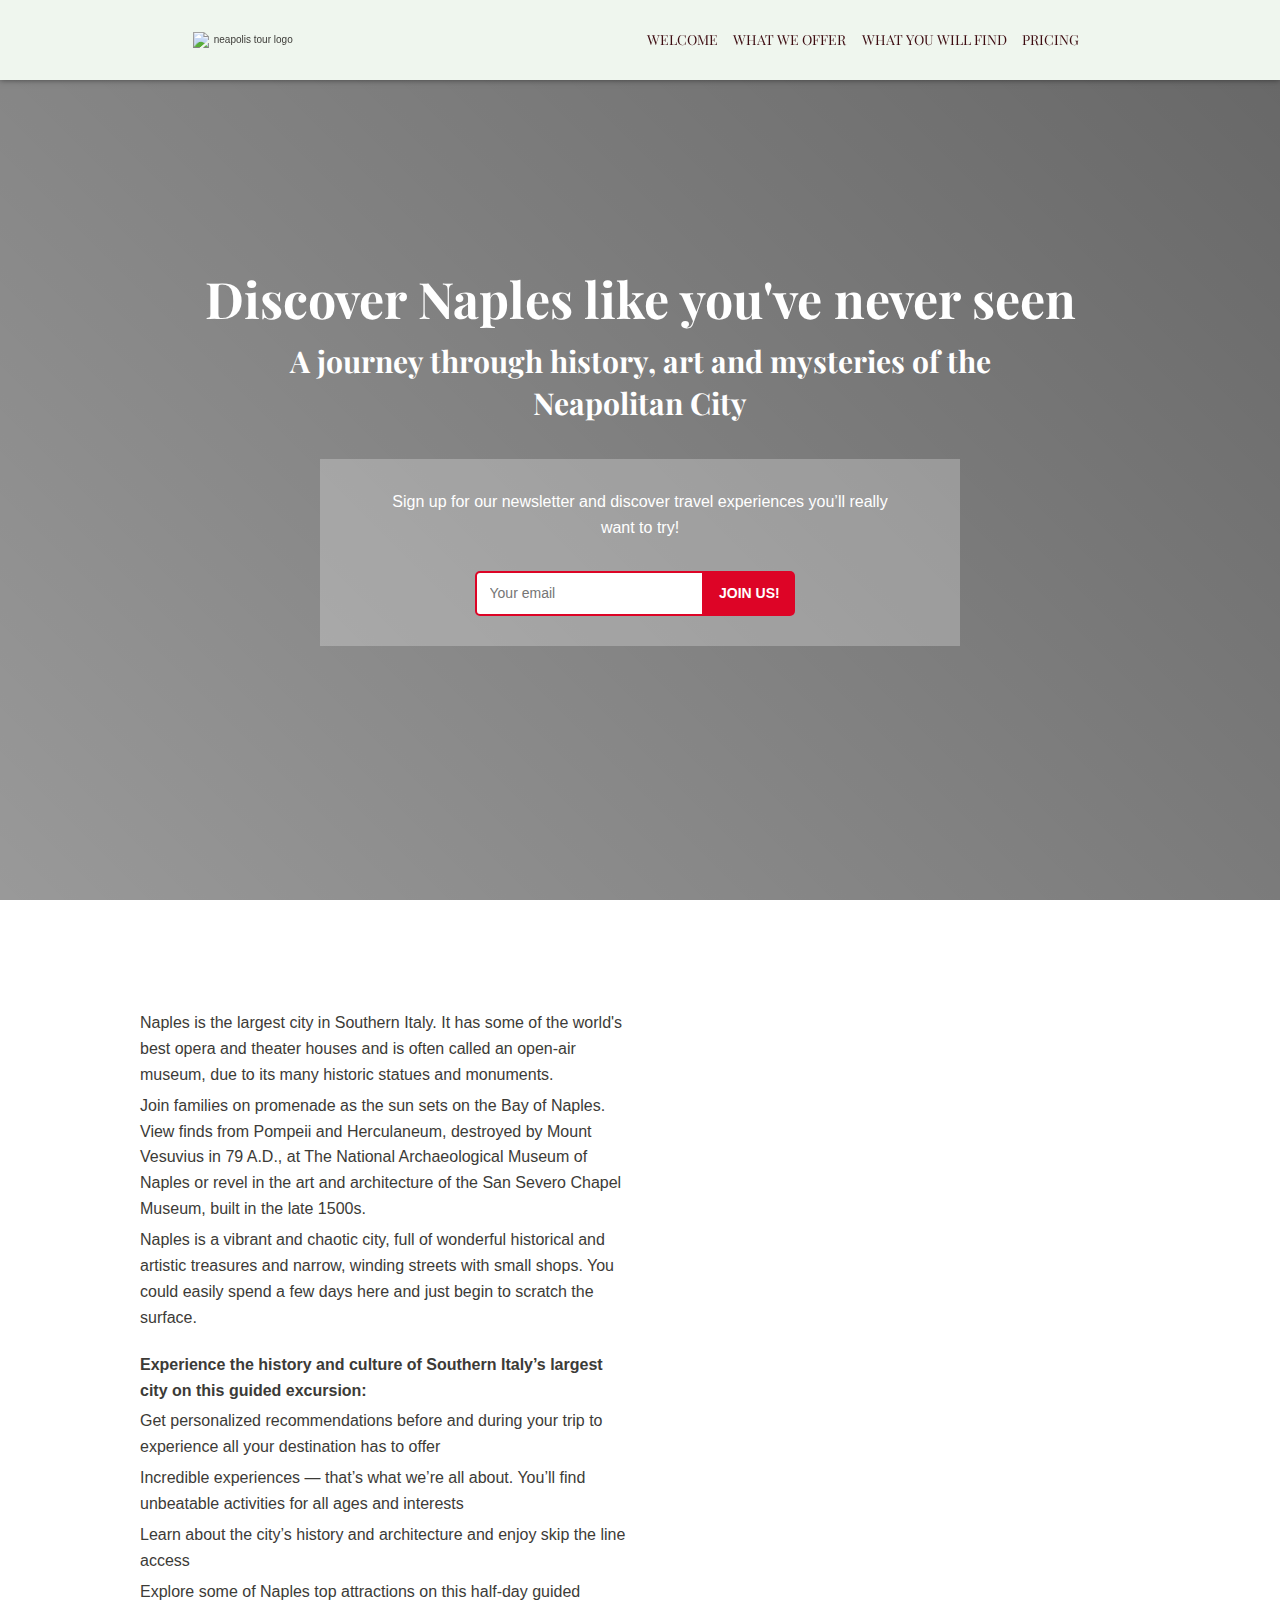
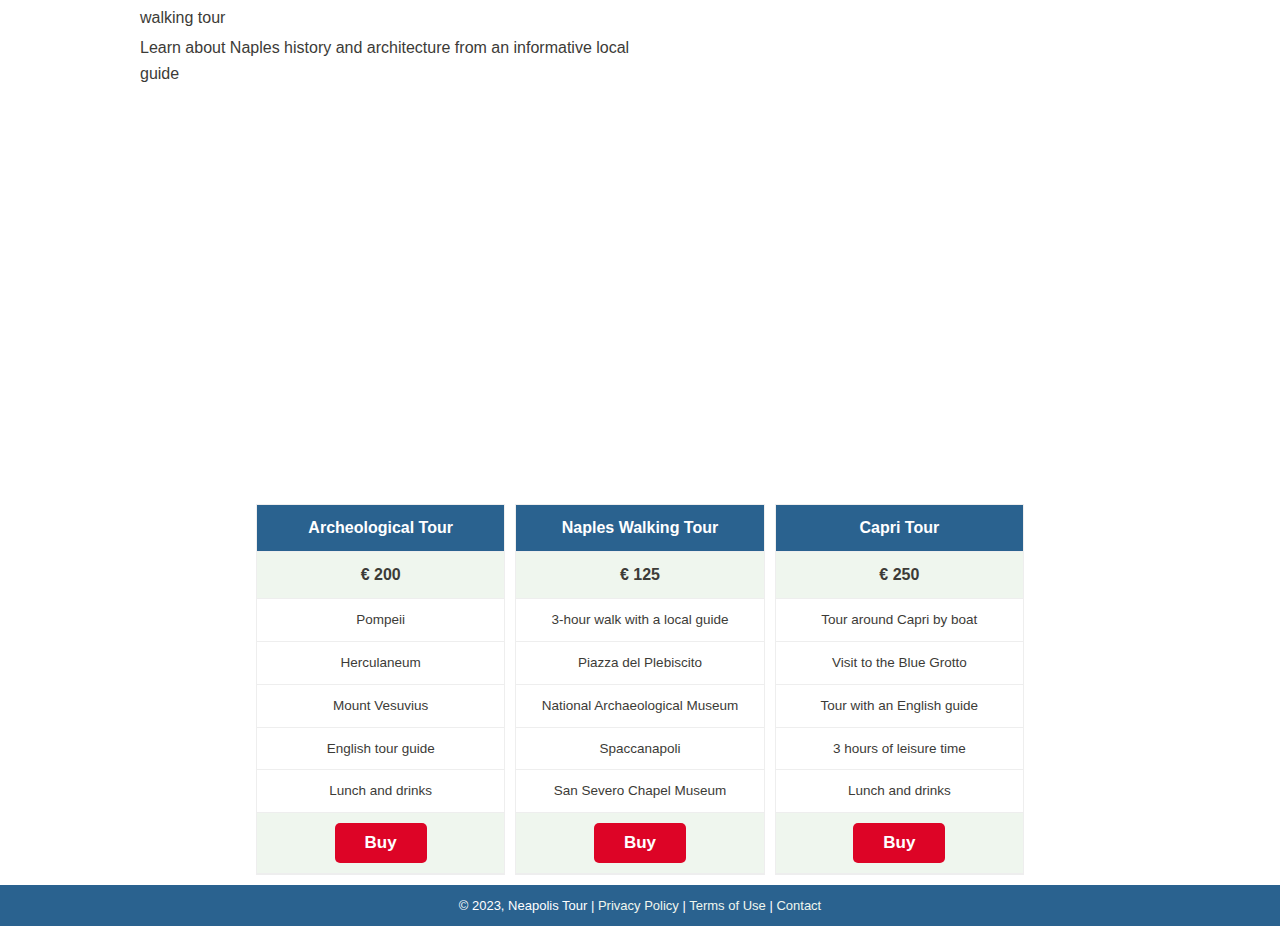
==== index.html @ ddecc94c "Initial commit" ====
<!DOCTYPE html>
<html lang="en">
<head>
  <meta charset="UTF-8">
  <meta http-equiv="X-UA-Compatible" content="IE=edge">
  <meta name="viewport" content="width=device-width, initial-scale=1.0">
  <title>Document</title>
  <link rel="stylesheet" href="style.css">
</head>

<body>
    <div id="page-wrapper">

        <!-- HEADER -->
    <header id="header">
            
            <div class="logo">
                <img id="header-img" src="https://drive.google.com/uc?export=view&id=1GjLM4liN3Uib7E0s4MxEk4ag8FkYETso" alt="neapolis tour logo" loading="lazy">		
            </div>

            <nav id="nav-bar" role="navigation">

                    <ul class="nav-list">
                        <li><a class="nav-link" href="#hero">Welcome</a></li>
                        <li><a class="nav-link" href="#services">What we offer</a></li>
                        <li><a class="nav-link" href="#how-it-works">What you will find</a></li>
                        <li><a class="nav-link" href="#pricing">Pricing</a></li>
                    </ul>					
            </nav>
    </header>

    <section class="hero overlay" id="hero">
        <div class="hero-inner">
            <h1 class="hero-text">Discover Naples like you've never seen</h1>
            <h2> A journey through history, art and mysteries of the Neapolitan City</h2>
            <div class="form-wrap">
                <p>Sign up for our newsletter and discover travel experiences you’ll really want to try!</p>
                <!-- NEWSLETTER FORM -->
                <form action="https://www.freecodecamp.com/email-submit" id="form">
                        <input type="email" id="email" name="email" placeholder="Your email" required>
                        <input type="submit" id="submit" value="Join us!" class="btn">
                </form>
            </div>
        </div>

        <!-- SERVICES -->
    </section>
    <div class="container">

    <section id="services">
        <div class="row">
            <div class="col1">
            <p>Naples is the largest city in Southern Italy. It has some of the world's best opera and theater houses and is often called an open-air museum, due to its many historic statues and monuments.</p>
            <p> Join families on promenade as the sun sets on the Bay of Naples. View finds from Pompeii and Herculaneum, destroyed by Mount Vesuvius in 79 A.D., at The National Archaeological Museum of Naples or revel in the art and architecture of the San Severo Chapel Museum, built in the late 1500s.</p>
            <p>Naples is a vibrant and chaotic city, full of wonderful historical and artistic treasures and narrow, winding streets with small shops. You could easily spend a few days here and just begin to scratch the surface. </p><br />

            <h4>Experience the history and culture of Southern Italy’s largest city on this guided excursion:</h4>
            <p>Get personalized recommendations before and during your trip to experience all your destination has to offer</p>
    <p>Incredible experiences — that’s what we’re all about. You’ll find unbeatable activities for all ages and interests</p>
    <p>Learn about the city’s history and architecture and enjoy skip the line access</p>
            <p>Explore some of Naples top attractions on this half-day guided walking tour</p>
<p>Learn about Naples history and architecture from an informative local guide</p>
            </div>
            <div class="col1">
            <img src="https://images.unsplash.com/photo-1564863974814-6a7bdc156046?ixlib=rb-1.2.1&auto=format&fit=crop&w=676&q=80" alt="">
            </div>

        </div>
    </section>
<!-- HOW IT WORKS -->
    <section id="how-it-works">
        <div class="video">
            <iframe id="video" width="560" height="315" src="https://www.youtube.com/embed/LvMAgComcOE?controls=0" frameborder="0" allow="accelerometer; autoplay; encrypted-media; gyroscope; picture-in-picture" allowfullscreen></iframe>
        </div>
    </section>
<!-- PRICING -->
    <section id="pricing">

        <div class="flex-container">
          <div class="flex-item">
            <ul class="package">
              <li class="header">Archeological Tour</li>
              <li class="gray">€ 200</li>
              <li>Pompeii</li>
              <li>Herculaneum</li>
              <li>Mount Vesuvius</li>
              <li>English tour guide</li>
              <li>Lunch and drinks</li>
              <li class="gray">
                <button>Buy</button>
              </li>
            </ul>
          </div>
          <div class="flex-item">
            <ul class="package">
              <li class="header">Naples Walking Tour</li>
              <li class="gray">€ 125</li>
              <li>3-hour walk with a local guide</li>
              <li>Piazza del Plebiscito</li>
              <li>National Archaeological Museum</li>
              <li>Spaccanapoli</li>
              <li>San Severo Chapel Museum</li>
              <li class="gray">
                <button>Buy</button>
              </li>
            </ul>
          </div>
          <div class="flex-item">
           <ul class="package">
              <li class="header">Capri Tour</li>
              <li class="gray">€ 250</li>
              <li>Tour around Capri by boat</li>
              <li>Visit to the Blue Grotto</li>
              <li>Tour with an English guide</li>
              <li>3 hours of leisure time</li>
              <li>Lunch and drinks</li>
              <li class="gray">
                <button>Buy</button>
              </li>
            </ul>
          </div>
        </div>

    </section>
    </div>
        <!-- FOOTER -->
    <footer>
        <p>&copy; 2023, Neapolis Tour | <a href="#" rel="nofollow">Privacy Policy</a> | <a href="#" rel="nofollow">Terms of Use</a> | <a href="#">Contact</a></p>
    </footer>
</div>
</body>
</html>
---- style.css ----
@import url('https://fonts.googleapis.com/css2?family=Playfair+Display:wght@400;600;700&display=swap');

* {
  margin: 0;
  padding:0;
  box-sizing: border-box;
  font-size: 10px;
}
body {
	font-family: 'Montserrat', sans-serif;
	font-size: 1.6rem;
	line-height: 1.618;
	width: 100%;
	height: 100%;
	margin: 0;
	padding: 0;
  color: rgb(60, 59, 55);
}
#page-wrapper {
	position: relative;
}
/*******/
/*      HEADER       */
/*******/

#header {
	display: flex;
  flex-direction: row;
  flex-wrap: wrap;
	align-items: center;
	justify-content: space-around;
	min-height: 80px;
  width: 100%;
  padding: 1.2rem;
	position: fixed;
	top: 0;
	background: rgba(239, 246, 238, 1);
	box-shadow: 0px 0px 6px 0px rgba(0, 0, 0, 0.5);
}

.logo > img {
  width: 100%;
  height: 100%;
  max-width: 300px;
  display: flex;
  justify-content: center;
  align-items: center;
  text-align: center;
  margin-left: 1rem;
}

.nav-list {
  width: 35vw;
	display: flex;
  flex-direction: row;
  justify-content: space-around;
  list-style-type: none;
  align-items: center;
  margin: 1rem;
}

.nav-list a {
  font-family: 'Playfair Display', serif;
  font-size: 1.4rem;
  text-transform: uppercase;
  color: rgba(61, 12, 17, 1);
	text-decoration: none;
}

.nav-list a:hover, a:visited {
  color: rgba(240, 45, 58, 1);
}


/***********/
/* Main Container        */
/***********/

.container {
	max-width: 1000px;
	width: 100vw;
	margin: 0 auto;
}

.hero {
	width: 100vw;
	height: 100vh;
	display: flex;
	justify-content: center;
	align-items: center;
	text-align: center;
	background: linear-gradient(45deg, rgba(0,0,0,.4), rgba(0,0,0,.6)), url('https://unsplash.com/photos/X4Y755WM_ug/download?ixid=MnwxMjA3fDB8MXxhbGx8fHx8fHx8fHwxNjUxNDg0NzY5&force=true&w=1920');
	background-position: center;
	background-size: cover;
	background-repeat: no-repeat;
	background-attachment: fixed;
}

.hero h1,
.hero h2 {
	font-family: 'Playfair Display', serif;
	font-size: 5rem;
	font-weight: bold;	
	color: white;
}
.hero h1 {
  margin-top: 4rem;
}
.hero h2 {
  margin: auto;
  text-align: center;
  line-height: 1.4;
	font-size: 3rem;
  width: 60vw;
}

/*******
* Newsletter form
********/
.form-wrap {
  width: 50vw;
  height: 100%;
  margin: 3.5rem auto;
  display: flex;
  flex-direction: column;
  justify-content: center;
  align-items: center;
  padding: 1rem;
  color: white;
  background-color: rgba(255, 255, 255, .25)
}
.form-wrap p {
  font-size: 1.6rem;
  line-height: 1.6;
  width: 40vw;
	margin: 2rem;
}
#form {
	margin: 1rem 2rem 2rem 1rem;
	display: flex;
	align-items: flex-start;
  width: 25vw;
}
.form-wrap input[type="email"] {
	width: 75vw;
	margin: 0;
	border: 2px solid rgba(221, 4, 38, 1);
  font-family: 'Montserrat', sans-serif;
  color: #333;
  font-size: 1.4rem;
	padding: 1.25rem;
  border-radius: 5px 0 0 5px;
}
.form-wrap input[type="submit"] {
margin: 0;
color: #fff;
background: rgba(221, 4, 38, 1);
font-family: 'Montserrat', sans-serif;
font-size: 1.4rem;
font-weight: bold;
text-transform: uppercase;
padding: 1.25rem;
text-align: center;
width: 25vw;
cursor: pointer;
border: 2px solid transparent;
border-radius: 0 5px 5px 0;
}
/*****
*** Section
*****/
section p, h4 {
  margin-bottom: .5rem;
  font-size: 1.6rem;
}
#services, #how-it-works, #pricing {
	padding-top: 3rem;
	display: flex;
	flex-direction: column;
	justify-content: center;
	align-items: center;
}

.row {
	display: flex;
	flex-wrap: wrap;
}

.col1 {
	flex: 0 0 49%;
	max-width: 49%;
}

.col1 img {
	max-width: 100%;
	width: 100%;
	height: auto;
	margin-left: 2rem;
}
.col1 p:first-of-type {
	margin-top: 8rem;
}

#how-it-works div {
	padding: 1.6rem;
}
#how-it-works iframe {
  max-width: 100%;
}

/****
Offer boxes 
*****/

.flex-container {
  display: flex;
  width: 60vw;
  align-items: center;
  margin: 0 auto;
}

.flex-item {
    width: 50vw;
}
.flex-item:not(:last-child) {
  margin-right: 1rem;
}

.package {
  font-size: 1.4rem;
  border: 1px solid #eee;
  list-style-type: none;
  margin: 0;
  padding: 0;
}

.package .header {
  background-color: rgba(42, 98, 143, 1);
  color: #fff;
  font-size: 1.6rem;
  font-weight: bold;
}

.package li {
  background-color: #fff;
  border-bottom: 1px solid #eee;
  padding: 1rem;
  text-align: center;
  font-size: 1.35rem
}

.package .gray {
  background-color: rgba(239, 246, 238, 1);
  font-size: 1.6rem;
  font-weight: bold;
}

button {
  background-color: rgba(221, 4, 38, 1);
  border: none;
  border-radius: 5px;
  color: #fff;
  cursor: pointer;
  padding: 1rem 3rem;
  font-size: 1.7rem;
  font-weight: bold;
}

button:hover {
  background-color: rgba(221, 4, 38, .85);
}

/****
** FOOTER
*****/
footer {
  width: 100%;
  background-color: rgba(42, 98, 143, 1);
  color: #fff;
}
footer p, a {
  font-size: 1.3rem;
}
footer p {
  text-align: center;
  padding: 1rem;
  margin-top: 1rem;
  margin-bottom: 0;
}
footer a:link {
  text-decoration: none;
  color: rgba(239, 246, 238, 1);
}
footer a:hover,
footer a:visited {
  text-decoration: none;
  color: rgba(239, 246, 238, .85);
}

/*****
Media Queries 
*****/

@media screen and (max-width: 768px) {
  #header {
    padding: 1rem;
  }

.logo > img {
  margin: 0 auto;
}
  .nav-list {
    flex-direction: column;
  }
 
  .nav-list li { 
    padding-bottom: .5rem;   
  }
   .nav-list a {
    font-size: 1.3rem;
  }

.hero h1 {
	font-size: 3rem;
   padding: 1rem;
}

.hero h2 {
	font-size: 2rem;
  padding: 1rem;
  line-height: 1.5;
}

  .form-wrap {
    width: 60vw;
    background: none;
  }

 .form-wrap p, #form {
    width: 60vw;
  }
.form-wrap input[type="email"] {
   width: 45vw; 
  }

.form-wrap input[type="submit"] {
  width: 20vw;
  font-size: 1.1rem;
  padding: 1.35rem 1.5rem 1.45rem 1.35rem;
}
  .row {
  	flex-direction: column;
  }
  .col1 {
  	flex: 0 0 49%;
  	max-width: 70vw;
    margin-left: auto;
    margin-right: auto;
  }

  .col1 p:first-of-type, .flex-container, .video {
	margin-top: 15rem;
}
  .col1 img {
  	margin-left: 0;
  }

  .flex-container {
  width: 80vw;
  flex-wrap: wrap;
  }
  .flex-item {
    width: 80vw;
}
  .flex-item:not(:last-child) {
  margin-bottom: 1.3rem;
}

  .package li {
    font-size: 1.3rem;
  }

  footer p, a {
  font-size: 1.2rem;
  }

}
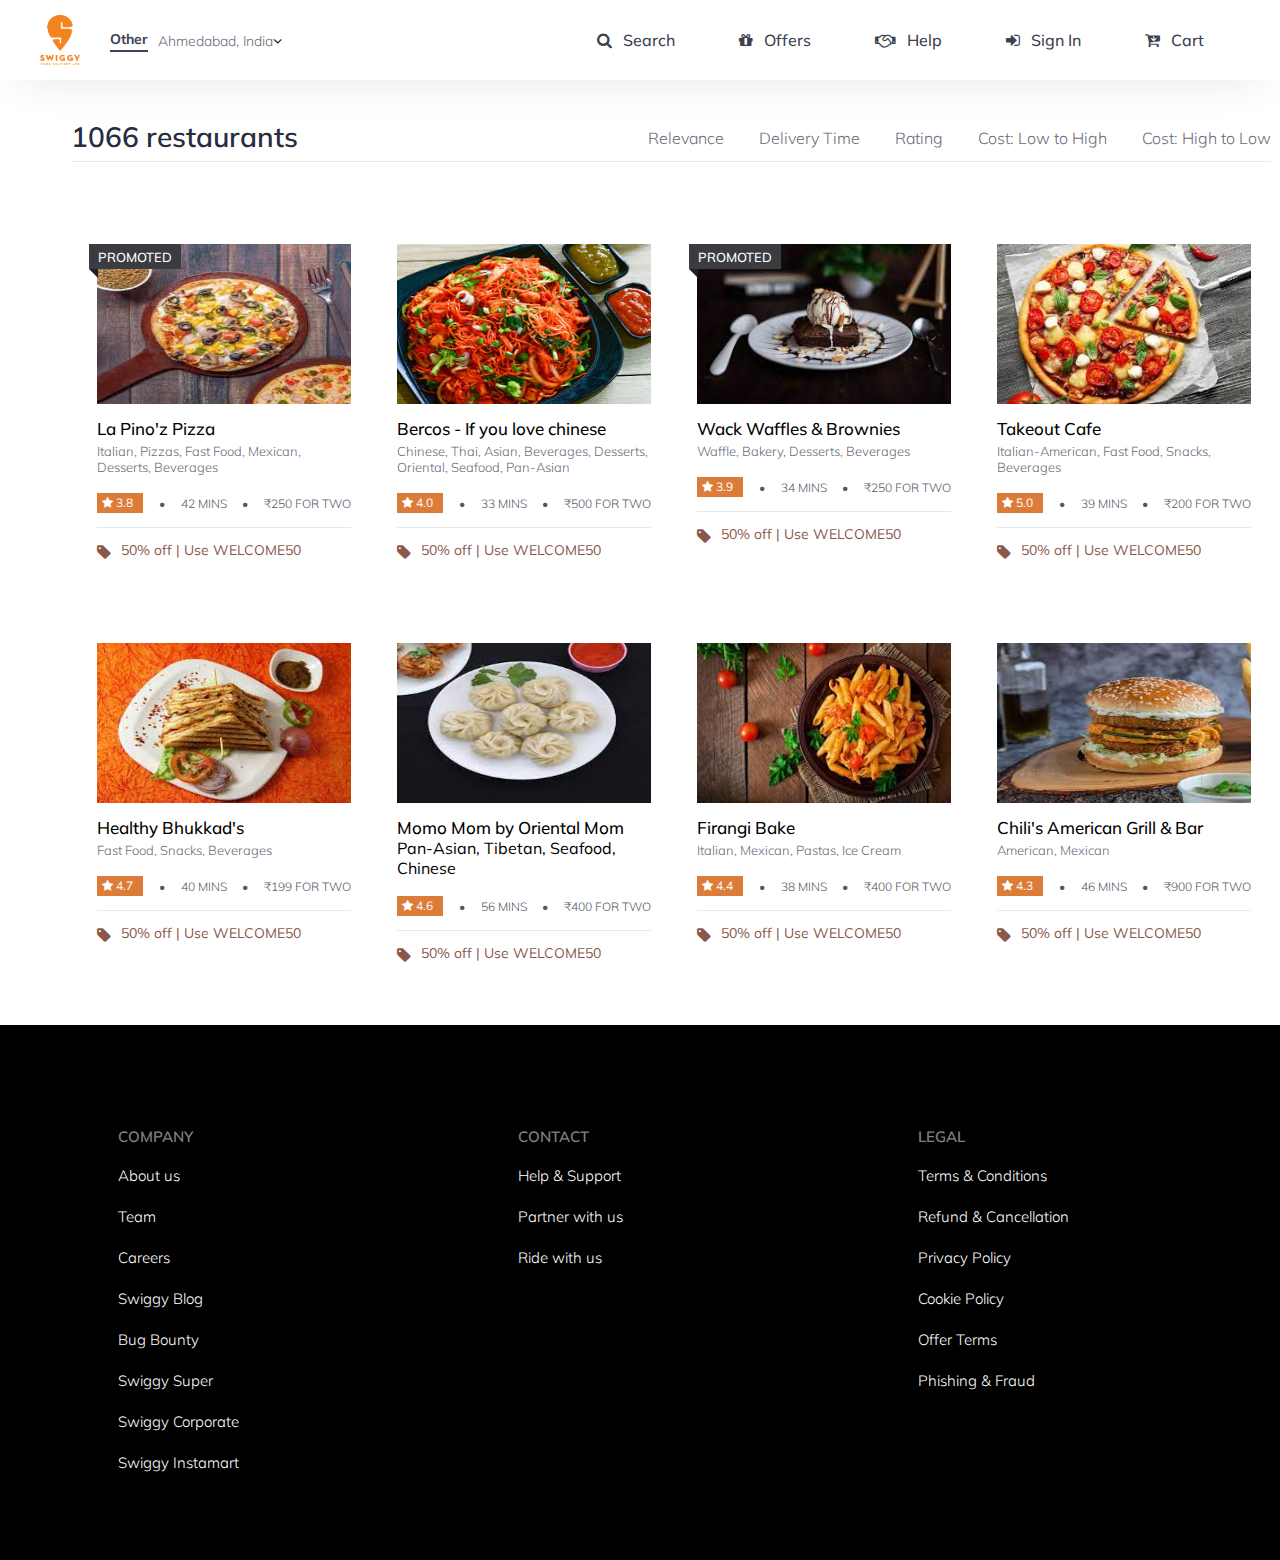
==== commit b357b0e3: "Landing Page" ====
--- a/index.html
+++ b/index.html
@@ -1,132 +1,451 @@
 <!DOCTYPE html>
 <html lang="en">
 <head>
-  <meta charset="UTF-8">
-  <meta http-equiv="X-UA-Compatible" content="IE=edge">
-  <meta name="viewport" content="width=device-width, initial-scale=1.0">
-  <title>Document</title>
-  <link rel="stylesheet" href="style.css">
+    <meta charset="UTF-8">
+    <meta http-equiv="X-UA-Compatible" content="IE=edge">
+    <meta name="viewport" content="width=device-width, initial-scale=1.0">
+    <title>Swiggy</title>
+    <link rel="stylesheet" href="https://cdnjs.cloudflare.com/ajax/libs/font-awesome/4.7.0/css/font-awesome.min.css">
+    <link rel="stylesheet" href="style.css">
 </head>
-
 <body>
-    <div id="page-wrapper">
-
-        <!-- HEADER -->
-    <header id="header">
-            
-            <div class="logo">
-                <img id="header-img" src="https://drive.google.com/uc?export=view&id=1GjLM4liN3Uib7E0s4MxEk4ag8FkYETso" alt="neapolis tour logo" loading="lazy">		
+    <div class="container">
+        <header class="navbar">
+            <div class="global-nav">
+                <div class="nav">
+                    <div class="left">
+                        <a href="#home" class = "logo">
+                            <!-- <i class="fas fa-map-marker-alt" style="margin:auto; margin-bottom: 20px;"></i> -->
+                            <img src="swiggy.png" class = "logo" alt="swiggy">
+                        </a>
+
+                        <div class="location-div">
+                            <span class="other">Other</span>
+                            <span class="location">Ahmedabad, India</span>
+                            <span class = "arrow-down"><i class = "fa fa-angle-down"></i>
+                            </span>
+                        </div>
+                    </div>
+
+                    <div class="right">
+                        <ul class="items">
+                            <li>
+                                <div class="nav-item">
+                                    <a href="">
+                                        <i class="fa fa-search"></i>
+                                        <span>Search</span>
+                                    </a>
+                                </div>
+                            </li>
+
+                            <li>
+                                <div class="nav-item">
+                                    <a href="">
+                                        <i class = "fa fa-gift"></i>
+                                        <span>Offers</span></a>
+                                </div>
+                            </li>
+
+                            <li>
+                                <div class="nav-item">
+                                    <a href="">
+                                        <i class="fa fa-handshake-o"></i>
+                                        <span>Help</span></a>
+                                </div>
+                            </li>
+
+                            <li>
+                                <div class="nav-item">
+                                    <a href="">
+                                        <i class="fa fa-sign-in"></i>
+                                        <span>Sign In</span></a>
+                                </div>
+                            </li>
+
+                            <li>
+                                <div class="nav-item"><a href="">
+                                    <i class="fa fa-cart-arrow-down"></i>
+                                    <span>Cart</span></a>
+                                </div>
+                            </li>
+                        </ul>
+                    </div>
+                </div>
             </div>
-
-            <nav id="nav-bar" role="navigation">
-
-                    <ul class="nav-list">
-                        <li><a class="nav-link" href="#hero">Welcome</a></li>
-                        <li><a class="nav-link" href="#services">What we offer</a></li>
-                        <li><a class="nav-link" href="#how-it-works">What you will find</a></li>
-                        <li><a class="nav-link" href="#pricing">Pricing</a></li>
-                    </ul>					
-            </nav>
-    </header>
-
-    <section class="hero overlay" id="hero">
-        <div class="hero-inner">
-            <h1 class="hero-text">Discover Naples like you've never seen</h1>
-            <h2> A journey through history, art and mysteries of the Neapolitan City</h2>
-            <div class="form-wrap">
-                <p>Sign up for our newsletter and discover travel experiences you’ll really want to try!</p>
-                <!-- NEWSLETTER FORM -->
-                <form action="https://www.freecodecamp.com/email-submit" id="form">
-                        <input type="email" id="email" name="email" placeholder="Your email" required>
-                        <input type="submit" id="submit" value="Join us!" class="btn">
-                </form>
+        </header>
+
+        <!-- Content Section -->
+        <main class="main-container">
+            <section class="restaurants">
+                <div class="container">
+                    <div class="item-bar">
+                        <div class="number">
+                            1066 restaurants
+                        </div>
+                        <div class="filters">
+                            <div class="relevance">Relevance</div>
+                            <div class="delivery">
+                                Delivery Time
+                            </div>
+                            <div class="rating">Rating</div>
+                            <div class="cost-1h">Cost: Low to High</div>
+                            <div class="cost-h1">Cost: High to Low</div>
+                        </div>
+                    </div>
+
+                    <div class="restaurant-list">
+                        <div class="place">
+                            <a href="" class = "place-link">
+                                <div class="list-item">
+                                    <div class="item-content">
+                                        <div class="top-img">
+                                            <img src="img/La.jpg" alt="" width="254" height="160">
+                                        </div>
+
+                                        <div class="status" style="background: rgb(58, 60, 65); color: rgb(255, 255, 255); border-color: rgb(30, 32, 35) transparent;">
+                                            <div class="status-title">Promoted</div>
+                                        </div>
+
+                                        <div class="place-name-div">
+                                            <div class="name">La Pino'z Pizza</div>
+                                            <div class="food-items" title = "Italian, Pizzas, Fast Food, Mexican, Desserts, Beverages">
+                                                Italian, Pizzas, Fast Food, Mexican, Desserts, Beverages
+                                            </div>
+                                        </div>
+
+                                        <div class="info-div">
+                                            <div class="rating">
+                                                <span class = "fa fa-star checked">
+                                                    <span>3.8</span>
+                                                </span>
+                                            </div>
+                                            <div>•</div>
+                                            <div>42 MINS</div>
+                                            <div>•</div>
+                                            <div class="price">₹250 FOR TWO</div>
+                                        </div>
+
+                                        <div class="offer-div">
+                                            <span class="icon-offer-filled"><i class = "fa fa-tag"></i></span>
+                                            <span class="offer-text">50% off | Use WELCOME50</span>
+                                        </div>
+                                    </div>
+
+                                    <div class="quick-view"><span role = "button" aria-label="open" class = "View-btn">QUICK VIEW</span></div>
+                                </div>
+                            </a>
+                        </div>
+
+                        <div class="place">
+                            <a href="" class = "place-link">
+                                <div class="list-item">
+                                    <div class="item-content">
+                                        <div class="top-img">
+                                            <img src="img/Chinese.jpg" alt="" width="254" height="160">
+                                        </div>
+                                        
+                                        <div class="place-name-div">
+                                            <div class="name">Bercos - If you love chinese</div>
+                                            <div class="food-items" title = "Chinese, Thai, Asian, Beverages, Desserts, Oriental, Seafood, Pan-Asian">
+                                                Chinese, Thai, Asian, Beverages, Desserts, Oriental, Seafood, Pan-Asian
+                                            </div>
+                                        </div>
+
+                                        <div class="info-div">
+                                            <div class="rating">
+                                                <span class = "fa fa-star checked">
+                                                    <span>4.0</span>
+                                                </span>
+                                            </div>
+                                            <div>•</div>
+                                            <div>33 MINS</div>
+                                            <div>•</div>
+                                            <div class="price">₹500 FOR TWO</div>
+                                        </div>
+
+                                        <div class="offer-div">
+                                            <span class="icon-offer-filled"><i class = "fa fa-tag"></i></span>
+                                            <span class="offer-text">50% off | Use WELCOME50</span>
+                                        </div>
+                                    </div>
+
+                                    <div class="quick-view"><span role = "button" aria-label="open" class = "View-btn">QUICK VIEW</span></div>
+                                </div>
+                            </a>
+                        </div>
+
+                        <div class="place">
+                            <a href="" class = "place-link">
+                                <div class="list-item">
+                                    <div class="item-content">
+                                        <div class="top-img">
+                                            <img src="img/Brownie.jpg" alt="" width="254" height="160">
+                                        </div>
+
+                                        <div class="status" style="background: rgb(58, 60, 65); color: rgb(255, 255, 255); border-color: rgb(30, 32, 35) transparent;">
+                                            <div class="status-title">Promoted</div>
+                                        </div>
+
+                                        <div class="place-name-div">
+                                            <div class="name">Wack Waffles & Brownies</div>
+                                            <div class="food-items" title = "food-items"
+                                            title="Waffle, Bakery, Desserts, Beverages">Waffle, Bakery, Desserts, Beverages
+                                            </div>
+                                        </div>
+
+                                        <div class="info-div">
+                                            <div class="rating">
+                                                <span class = "fa fa-star checked">
+                                                    <span>3.9</span>
+                                                </span>
+                                            </div>
+                                            <div>•</div>
+                                            <div>34 MINS</div>
+                                            <div>•</div>
+                                            <div class="price">₹250 FOR TWO</div>
+                                        </div>
+
+                                        <div class="offer-div">
+                                            <span class="icon-offer-filled"><i class = "fa fa-tag"></i></span>
+                                            <span class="offer-text">50% off | Use WELCOME50</span>
+                                        </div>
+                                    </div>
+
+                                    <div class="quick-view"><span role = "button" aria-label="open" class = "View-btn">QUICK VIEW</span></div>
+                                </div>
+                            </a>
+                        </div>
+
+                        <div class="place">
+                            <a href="" class = "place-link">
+                                <div class="list-item">
+                                    <div class="item-content">
+                                        <div class="top-img">
+                                            <img src="img/Italian.jpg" alt="" width="254" height="160">
+                                        </div>
+
+                                        <div class="place-name-div">
+                                            <div class="name">Takeout Cafe</div>
+                                            <div class="food-items" title = "Italian-American, Fast Food, Snacks, Beverages">Italian-American, Fast Food, Snacks, Beverages
+                                            </div>
+                                        </div>
+
+                                        <div class="info-div">
+                                            <div class="rating">
+                                                <span class = "fa fa-star checked">
+                                                    <span>5.0</span>
+                                                </span>
+                                            </div>
+                                            <div>•</div>
+                                            <div>39 MINS</div>
+                                            <div>•</div>
+                                            <div class="price">₹200 FOR TWO</div>
+                                        </div>
+
+                                        <div class="offer-div">
+                                            <span class="icon-offer-filled"><i class = "fa fa-tag"></i></span>
+                                            <span class="offer-text">50% off | Use WELCOME50</span>
+                                        </div>
+                                    </div>
+
+                                    <div class="quick-view"><span role = "button" aria-label="open" class = "View-btn">QUICK VIEW</span></div>
+                                </div>
+                            </a>
+                        </div>
+
+                        <div class="place">
+                            <a href="" class = "place-link">
+                                <div class="list-item">
+                                    <div class="item-content">
+                                        <div class="top-img">
+                                            <img src="img/Fast Food.jpg" alt="" width="254" height="160">
+                                        </div>
+
+                                        <div class="place-name-div">
+                                            <div class="name">Healthy Bhukkad's</div>
+                                            <div class="food-items" title = "Fast Food, Snacks, Beverages">Fast Food, Snacks, Beverages
+                                            </div>
+                                        </div>
+
+                                        <div class="info-div">
+                                            <div class="rating">
+                                                <span class = "fa fa-star checked">
+                                                    <span>4.7</span>
+                                                </span>
+                                            </div>
+                                            <div>•</div>
+                                            <div>40 MINS</div>
+                                            <div>•</div>
+                                            <div class="price">₹199  FOR TWO</div>
+                                        </div>
+
+                                        <div class="offer-div">
+                                            <span class="icon-offer-filled"><i class = "fa fa-tag"></i></span>
+                                            <span class="offer-text">50% off | Use WELCOME50</span>
+                                        </div>
+                                    </div>
+
+                                    <div class="quick-view"><span role = "button" aria-label="open" class = "View-btn">QUICK VIEW</span></div>
+                                </div>
+                            </a>
+                        </div>
+
+                        <div class="place">
+                            <a href="" class = "place-link">
+                                <div class="list-item">
+                                    <div class="item-content">
+                                        <div class="top-img">
+                                            <img src="img/Momo.jpg" alt="" width="254" height="160">
+                                        </div>
+
+                                        <div class="place-name-div">
+                                            <div class="name">Momo Mom by Oriental Mom</div>
+                                            <div class="food-itMomo Mom by Oriental Momems" title = "Pan-Asian, Tibetan, Seafood, Chinese">Pan-Asian, Tibetan, Seafood, Chinese
+                                            </div>
+                                        </div>
+
+                                        <div class="info-div">
+                                            <div class="rating">
+                                                <span class = "fa fa-star checked">
+                                                    <span>4.6</span>
+                                                </span>
+                                            </div>
+                                            <div>•</div>
+                                            <div>56 MINS</div>
+                                            <div>•</div>
+                                            <div class="price">₹400 FOR TWO</div>
+                                        </div>
+
+                                        <div class="offer-div">
+                                            <span class="icon-offer-filled"><i class = "fa fa-tag"></i></span>
+                                            <span class="offer-text">50% off | Use WELCOME50</span>
+                                        </div>
+                                    </div>
+
+                                    <div class="quick-view"><span role = "button" aria-label="open" class = "View-btn">QUICK VIEW</span></div>
+                                </div>
+                            </a>
+                        </div>
+
+                        <div class="place">
+                            <a href="" class = "place-link">
+                                <div class="list-item">
+                                    <div class="item-content">
+                                        <div class="top-img">
+                                            <img src="img/Italian2.jpg" alt="" width="254" height="160">
+                                        </div>
+
+                                        <div class="place-name-div">
+                                            <div class="name">Firangi Bake</div>
+                                            <div class="food-items" title = "Italian, Mexican, Pastas, Ice Cream">Italian, Mexican, Pastas, Ice Cream
+                                            </div>
+                                        </div>
+
+                                        <div class="info-div">
+                                            <div class="rating">
+                                                <span class = "fa fa-star checked">
+                                                    <span>4.4</span>
+                                                </span>
+                                            </div>
+                                            <div>•</div>
+                                            <div>38 MINS</div>
+                                            <div>•</div>
+                                            <div class="price">₹400 FOR TWO</div>
+                                        </div>
+
+                                        <div class="offer-div">
+                                            <span class="icon-offer-filled"><i class = "fa fa-tag"></i></span>
+                                            <span class="offer-text">50% off | Use WELCOME50</span>
+                                        </div>
+                                    </div>
+
+                                    <div class="quick-view"><span role = "button" aria-label="open" class = "View-btn">QUICK VIEW</span></div>
+                                </div>
+                            </a>
+                        </div>
+
+                        <div class="place">
+                            <a href="" class = "place-link">
+                                <div class="list-item">
+                                    <div class="item-content">
+                                        <div class="top-img">
+                                            <img src="img/American.jpg" alt="" width="254" height="160">
+                                        </div>
+
+                                        <div class="place-name-div">
+                                            <div class="name">Chili's American Grill & Bar</div>
+                                            <div class="food-items" title = "American, Mexican">American, Mexican
+                                            </div>
+                                        </div>
+
+                                        <div class="info-div">
+                                            <div class="rating">
+                                                <span class = "fa fa-star checked">
+                                                    <span>4.3</span>
+                                                </span>
+                                            </div>
+                                            <div>•</div>
+                                            <div>46 MINS</div>
+                                            <div>•</div>
+                                            <div class="price">₹900 FOR TWO</div>
+                                        </div>
+
+                                        <div class="offer-div">
+                                            <span class="icon-offer-filled">
+                                                <i class = "fa fa-tag"></i>
+                                            </span>
+                                            <span class="offer-text">50% off | Use WELCOME50</span>
+                                        </div>
+                                    </div>
+
+                                    <div class="quick-view"><span role = "button" aria-label="open" class = "View-btn">QUICK VIEW</span></div>
+                                </div>
+                            </a>
+                        </div>
+                    </div>
+                </div>
+            </section>
+        </main>
+
+        <!-- Footer Section -->
+        <footer class="footer">
+            <div class="footer-content">
+                <div class="points">
+                    COMPANY
+                    <ul class="footer-ul">
+                        <li class="footer-li"><a href="#">About us</a></li>
+                    <li class="footer-li"><a href="#">Team</a></li>
+                        <li class="footer-li"><a href="#">Careers</a></li>
+                        <li class="footer-li"><a href="#">Swiggy Blog</a></li>
+                        <li class="footer-li"><a href="#">Bug Bounty</a></li>
+                        <li class="footer-li"><a href="#">Swiggy Super</a></li>
+                        <li class="footer-li"><a href="#">Swiggy Corporate</a></li>
+                        <li class="footer-li"><a href="#">Swiggy Instamart</a></li>
+                    </ul>
+                </div>
+
+                <div class="points">
+                    CONTACT
+                    <ul class="footer-ul">
+                        <li class="footer-li"><a href="#">Help & Support</a></li>
+                        <li class="footer-li"><a href="#">Partner with us</a></li>
+                        <li class="footer-li"><a href="#">Ride with us</a></li>
+                    </ul>
+                </div>
+
+                <div class="points">
+                    LEGAL
+                    <ul class="footer-ul">
+                        <li class="footer-li"><a href="#">Terms & Conditions</a></li>
+                        <li class="footer-li"><a href="#">Refund & Cancellation</a></li>
+                        <li class="footer-li"><a href="#">Privacy Policy</a></li>
+                        <li class="footer-li"><a href="#">Cookie Policy</a></li>
+                        <li class="footer-li"><a href="#">Offer Terms</a></li>
+                        <li class="footer-li"><a href="#">Phishing & Fraud</a></li>
+                    </ul>
+                </div>
             </div>
-        </div>
-
-        <!-- SERVICES -->
-    </section>
-    <div class="container">
-
-    <section id="services">
-        <div class="row">
-            <div class="col1">
-            <p>Naples is the largest city in Southern Italy. It has some of the world's best opera and theater houses and is often called an open-air museum, due to its many historic statues and monuments.</p>
-            <p> Join families on promenade as the sun sets on the Bay of Naples. View finds from Pompeii and Herculaneum, destroyed by Mount Vesuvius in 79 A.D., at The National Archaeological Museum of Naples or revel in the art and architecture of the San Severo Chapel Museum, built in the late 1500s.</p>
-            <p>Naples is a vibrant and chaotic city, full of wonderful historical and artistic treasures and narrow, winding streets with small shops. You could easily spend a few days here and just begin to scratch the surface. </p><br />
-
-            <h4>Experience the history and culture of Southern Italy’s largest city on this guided excursion:</h4>
-            <p>Get personalized recommendations before and during your trip to experience all your destination has to offer</p>
-    <p>Incredible experiences — that’s what we’re all about. You’ll find unbeatable activities for all ages and interests</p>
-    <p>Learn about the city’s history and architecture and enjoy skip the line access</p>
-            <p>Explore some of Naples top attractions on this half-day guided walking tour</p>
-<p>Learn about Naples history and architecture from an informative local guide</p>
-            </div>
-            <div class="col1">
-            <img src="https://images.unsplash.com/photo-1564863974814-6a7bdc156046?ixlib=rb-1.2.1&auto=format&fit=crop&w=676&q=80" alt="">
-            </div>
-
-        </div>
-    </section>
-<!-- HOW IT WORKS -->
-    <section id="how-it-works">
-        <div class="video">
-            <iframe id="video" width="560" height="315" src="https://www.youtube.com/embed/LvMAgComcOE?controls=0" frameborder="0" allow="accelerometer; autoplay; encrypted-media; gyroscope; picture-in-picture" allowfullscreen></iframe>
-        </div>
-    </section>
-<!-- PRICING -->
-    <section id="pricing">
-
-        <div class="flex-container">
-          <div class="flex-item">
-            <ul class="package">
-              <li class="header">Archeological Tour</li>
-              <li class="gray">€ 200</li>
-              <li>Pompeii</li>
-              <li>Herculaneum</li>
-              <li>Mount Vesuvius</li>
-              <li>English tour guide</li>
-              <li>Lunch and drinks</li>
-              <li class="gray">
-                <button>Buy</button>
-              </li>
-            </ul>
-          </div>
-          <div class="flex-item">
-            <ul class="package">
-              <li class="header">Naples Walking Tour</li>
-              <li class="gray">€ 125</li>
-              <li>3-hour walk with a local guide</li>
-              <li>Piazza del Plebiscito</li>
-              <li>National Archaeological Museum</li>
-              <li>Spaccanapoli</li>
-              <li>San Severo Chapel Museum</li>
-              <li class="gray">
-                <button>Buy</button>
-              </li>
-            </ul>
-          </div>
-          <div class="flex-item">
-           <ul class="package">
-              <li class="header">Capri Tour</li>
-              <li class="gray">€ 250</li>
-              <li>Tour around Capri by boat</li>
-              <li>Visit to the Blue Grotto</li>
-              <li>Tour with an English guide</li>
-              <li>3 hours of leisure time</li>
-              <li>Lunch and drinks</li>
-              <li class="gray">
-                <button>Buy</button>
-              </li>
-            </ul>
-          </div>
-        </div>
-
-    </section>
+        </footer>
     </div>
-        <!-- FOOTER -->
-    <footer>
-        <p>&copy; 2023, Neapolis Tour | <a href="#" rel="nofollow">Privacy Policy</a> | <a href="#" rel="nofollow">Terms of Use</a> | <a href="#">Contact</a></p>
-    </footer>
-</div>
 </body>
 </html>--- a/style.css
+++ b/style.css
@@ -1,387 +1,435 @@
-@import url('https://fonts.googleapis.com/css2?family=Playfair+Display:wght@400;600;700&display=swap');
-
-* {
-  margin: 0;
-  padding:0;
-  box-sizing: border-box;
-  font-size: 10px;
-}
-body {
-	font-family: 'Montserrat', sans-serif;
-	font-size: 1.6rem;
-	line-height: 1.618;
-	width: 100%;
-	height: 100%;
-	margin: 0;
-	padding: 0;
-  color: rgb(60, 59, 55);
-}
-#page-wrapper {
-	position: relative;
-}
-/*******/
-/*      HEADER       */
-/*******/
-
-#header {
-	display: flex;
-  flex-direction: row;
-  flex-wrap: wrap;
-	align-items: center;
-	justify-content: space-around;
-	min-height: 80px;
-  width: 100%;
-  padding: 1.2rem;
-	position: fixed;
-	top: 0;
-	background: rgba(239, 246, 238, 1);
-	box-shadow: 0px 0px 6px 0px rgba(0, 0, 0, 0.5);
-}
-
-.logo > img {
-  width: 100%;
-  height: 100%;
-  max-width: 300px;
-  display: flex;
-  justify-content: center;
-  align-items: center;
-  text-align: center;
-  margin-left: 1rem;
-}
-
-.nav-list {
-  width: 35vw;
-	display: flex;
-  flex-direction: row;
-  justify-content: space-around;
-  list-style-type: none;
-  align-items: center;
-  margin: 1rem;
-}
-
-.nav-list a {
-  font-family: 'Playfair Display', serif;
-  font-size: 1.4rem;
-  text-transform: uppercase;
-  color: rgba(61, 12, 17, 1);
-	text-decoration: none;
-}
-
-.nav-list a:hover, a:visited {
-  color: rgba(240, 45, 58, 1);
-}
-
-
-/***********/
-/* Main Container        */
-/***********/
-
-.container {
-	max-width: 1000px;
-	width: 100vw;
-	margin: 0 auto;
-}
-
-.hero {
-	width: 100vw;
-	height: 100vh;
-	display: flex;
-	justify-content: center;
-	align-items: center;
-	text-align: center;
-	background: linear-gradient(45deg, rgba(0,0,0,.4), rgba(0,0,0,.6)), url('https://unsplash.com/photos/X4Y755WM_ug/download?ixid=MnwxMjA3fDB8MXxhbGx8fHx8fHx8fHwxNjUxNDg0NzY5&force=true&w=1920');
-	background-position: center;
-	background-size: cover;
-	background-repeat: no-repeat;
-	background-attachment: fixed;
-}
-
-.hero h1,
-.hero h2 {
-	font-family: 'Playfair Display', serif;
-	font-size: 5rem;
-	font-weight: bold;	
-	color: white;
-}
-.hero h1 {
-  margin-top: 4rem;
-}
-.hero h2 {
-  margin: auto;
-  text-align: center;
-  line-height: 1.4;
-	font-size: 3rem;
-  width: 60vw;
-}
-
-/*******
-* Newsletter form
-********/
-.form-wrap {
-  width: 50vw;
-  height: 100%;
-  margin: 3.5rem auto;
-  display: flex;
-  flex-direction: column;
-  justify-content: center;
-  align-items: center;
-  padding: 1rem;
-  color: white;
-  background-color: rgba(255, 255, 255, .25)
-}
-.form-wrap p {
-  font-size: 1.6rem;
-  line-height: 1.6;
-  width: 40vw;
-	margin: 2rem;
-}
-#form {
-	margin: 1rem 2rem 2rem 1rem;
-	display: flex;
-	align-items: flex-start;
-  width: 25vw;
-}
-.form-wrap input[type="email"] {
-	width: 75vw;
-	margin: 0;
-	border: 2px solid rgba(221, 4, 38, 1);
-  font-family: 'Montserrat', sans-serif;
-  color: #333;
-  font-size: 1.4rem;
-	padding: 1.25rem;
-  border-radius: 5px 0 0 5px;
-}
-.form-wrap input[type="submit"] {
-margin: 0;
-color: #fff;
-background: rgba(221, 4, 38, 1);
-font-family: 'Montserrat', sans-serif;
-font-size: 1.4rem;
-font-weight: bold;
-text-transform: uppercase;
-padding: 1.25rem;
-text-align: center;
-width: 25vw;
-cursor: pointer;
-border: 2px solid transparent;
-border-radius: 0 5px 5px 0;
-}
-/*****
-*** Section
-*****/
-section p, h4 {
-  margin-bottom: .5rem;
-  font-size: 1.6rem;
-}
-#services, #how-it-works, #pricing {
-	padding-top: 3rem;
-	display: flex;
-	flex-direction: column;
-	justify-content: center;
-	align-items: center;
-}
-
-.row {
-	display: flex;
-	flex-wrap: wrap;
-}
-
-.col1 {
-	flex: 0 0 49%;
-	max-width: 49%;
-}
-
-.col1 img {
-	max-width: 100%;
-	width: 100%;
-	height: auto;
-	margin-left: 2rem;
-}
-.col1 p:first-of-type {
-	margin-top: 8rem;
-}
-
-#how-it-works div {
-	padding: 1.6rem;
-}
-#how-it-works iframe {
-  max-width: 100%;
-}
-
-/****
-Offer boxes 
-*****/
-
-.flex-container {
-  display: flex;
-  width: 60vw;
-  align-items: center;
-  margin: 0 auto;
-}
-
-.flex-item {
-    width: 50vw;
-}
-.flex-item:not(:last-child) {
-  margin-right: 1rem;
-}
-
-.package {
-  font-size: 1.4rem;
-  border: 1px solid #eee;
-  list-style-type: none;
-  margin: 0;
-  padding: 0;
-}
-
-.package .header {
-  background-color: rgba(42, 98, 143, 1);
-  color: #fff;
-  font-size: 1.6rem;
-  font-weight: bold;
-}
-
-.package li {
-  background-color: #fff;
-  border-bottom: 1px solid #eee;
-  padding: 1rem;
-  text-align: center;
-  font-size: 1.35rem
-}
-
-.package .gray {
-  background-color: rgba(239, 246, 238, 1);
-  font-size: 1.6rem;
-  font-weight: bold;
-}
-
-button {
-  background-color: rgba(221, 4, 38, 1);
-  border: none;
-  border-radius: 5px;
-  color: #fff;
-  cursor: pointer;
-  padding: 1rem 3rem;
-  font-size: 1.7rem;
-  font-weight: bold;
-}
-
-button:hover {
-  background-color: rgba(221, 4, 38, .85);
-}
-
-/****
-** FOOTER
-*****/
-footer {
-  width: 100%;
-  background-color: rgba(42, 98, 143, 1);
-  color: #fff;
-}
-footer p, a {
-  font-size: 1.3rem;
-}
-footer p {
-  text-align: center;
-  padding: 1rem;
-  margin-top: 1rem;
-  margin-bottom: 0;
-}
-footer a:link {
-  text-decoration: none;
-  color: rgba(239, 246, 238, 1);
-}
-footer a:hover,
-footer a:visited {
-  text-decoration: none;
-  color: rgba(239, 246, 238, .85);
-}
-
-/*****
-Media Queries 
-*****/
-
-@media screen and (max-width: 768px) {
-  #header {
-    padding: 1rem;
-  }
-
-.logo > img {
-  margin: 0 auto;
-}
-  .nav-list {
+@import url('https://fonts.googleapis.com/css2?family=Mulish:wght@300&family=Ubuntu:wght@300&display=swap');
+
+*{
+    margin: 0;
+    padding: 0;
+    font-family: 'Mulish', sans-serif;
+}
+
+.navbar{
+    box-shadow: 0 15px 45px -20px rgb(40 44 63 / 15%);
+    position: fixed;
+    top: 0;
+    left: 0;
+    right: 0;
+    height: 80px;
+    background: #fff;
+    z-index: 1000;
+    padding: 0 20px;
+}
+
+.navbar .nav{
+    max-width: 1200px;
+    min-width: 1200px;
+    position: relative;
+    margin: 0 auto;
+    height: 80px;
+    background: #fff;
+    display: flex;
+    justify-content: space-between;
+}
+
+.navbar .left{
+    display: flex;
+    align-items: center;
+}
+
+.navbar .location-div, .other{
+    position: relative;
+}
+
+.logo{
+    width: 40px;
+    height: 50px;
+    transition: transform 0.3s cubic-bezier(0.215, 0.61, 0.355, 1);
+}
+
+.logo:hover{
+    transform: scale(1.1);
+}
+
+.navbar .location-div{
+    display: flex;
+    align-items: center;
+    margin-left: 30px;
+    max-width: 300px;
+    height: 30px;
+    cursor: pointer;
+    margin-bottom: -1px;
+    padding-right: 10px;
+    font-size: 14px;
+}
+
+.navbar .location:hover{
+    color: #fc8019;
+}
+
+.navbar .location-div:hover{
+    color: #fc8019;
+}
+.navbar .right{
+    position: relative;
+}
+
+.location-div .other{
+    float: left;
+    font-weight: 700;
+    color: #3d4152;
+    padding-bottom: 2px;
+    border-bottom: 2px solid #3d4152;
+}
+
+.location-div .other:hover{
+    color: #fc8019;
+    border-bottom: 2px solid #fc8019;
+}
+
+.location-div .location{
+    display: block;
+    font-weight: 300;
+    padding-left: 5px;
+    margin-left: 5px;
+    color: #686b78;
+}
+
+.right .items{
+    display: flex;
+    align-items: center;
+}
+
+.right .items li{
+    margin-right: 36px;
+    color: #3d4152;
+    font-size: 16px;
+    font-weight: 500;
+    list-style-type: none;
+}
+
+.right .items .nav-item{
+    display: flex;
+    align-items: center;
+    padding-left: 28px;
+    position: relative;
+    height: 80px;
+    cursor: pointer;
+}
+
+.right .items .nav-item a{
+    display: flex;
+    align-items: center;
+    text-decoration: none;
+    color: #3d4152;
+    font-size: 16px;
+}
+
+.right .items .nav-item a:hover{
+    color: #fc8019;
+}
+
+.nav-item a:hover{
+    color: #fc8019;
+}
+
+.nav-item a span{
+    padding-left: 11px;
+}
+
+.right .items li:last-child a svg {
+    color: #60b246;
+}
+
+/* Content Section */
+.restaurants .container{
+    max-width: 1200px;
+    min-width: 1200px;
+    position: relative;
+    margin: 0 auto;
+    padding-top: 42px;
+    top: 80px;
+    background: #fff;
+    left: 31px;
+}
+
+.container .item-bar{
+    display: flex;
+    align-items: center;
+    justify-content: space-between;
+}
+
+.container .item-bar .number{
+    font-weight: 600;
+    font-size: 28px;
+    color: #282c3f;
+    margin-top: -3px;
+}
+
+.container .item-bar::after{
+    color: #3d4152;
+    position: absolute;
+    content: '';
+    left: 0;
+    right: 0;
+    height: 1px;
+    top: 81px;
+    background: #e9e9eb;
+}
+
+.container .item-bar .filters{
+    display: flex;
+    align-items: center;
+}
+
+.container .item-bar .filters div:hover{
+    color: #db7c38;
+}
+
+.container .item-bar .filters div{
+    font-size: 16px;
+    font-weight: 300;
+    color: #686b78;
+    margin-left: 35px;
+    cursor: pointer;
+    position: relative;
+}
+
+.filters div:hover::after{
+    color: #db7c38;
+    position: absolute;
+    content: '';
+    left: 0;
+    right: 0;
+    height: 1px;
+    top: 31px;
+    background: #db7c38;
+}
+
+.restaurant-list{
+    margin-bottom: 85px;
+    display: grid;
+    grid-template-columns: repeat(4, 25%);
+    justify-content: space-between;
+    padding-top: 39px;
+    margin-top: 25px;
+}
+
+.restaurant-list .place-link{
+    background: #fff;
+    display: block;
+    text-decoration: none;
+    color: inherit;
+}
+
+.restaurant-list .list-item{
+    padding: 25px 25px 57px;
+    border: 1px solid #fff;
+    contain: content;
+}
+
+.restaurant-list .list-item:hover{
+    border-color: #db7c38;
+    box-shadow: 0 4px 7px 0 rgb(218 220 230 / 60%);
+}
+
+.restaurant-list .item-content{
+    width: 254px;
+    position: relative;
+}
+
+.top-img{
+    background: #eef0f5;
+    width: 254px;
+    height: 160px;
+    position: relative;
+}
+
+.top-img img{
+    opacity: 1;
+}
+
+.status{
+    position: absolute;
+    left: -8px;
+    top: 0;
+    color: #fff;
+    font-size: 13px;
+    font-weight: 500;
+    padding: 5px 9px 4px;
+    max-width: 50%;
+    text-transform: uppercase;
+}
+
+.status::before{
+    position: absolute;
+    bottom: -9px;
+    content: '';
+    width: 0;
+    height: 0;
+    border-style: solid;
+    border-color: inherit;
+    left: 0;
+    border-width: 9px 0px 0px 9px;
+}
+
+.place-name-div{
+    margin-top: 14px;
+}
+
+.place-name-div .name{
+    font-size: 17px;
+    font-weight: 500;
+    /*For bringing text in next line*/
+    word-break: break-word;
+}
+
+.place-name-div .food-items{
+    color: #686b78;
+    font-size: 13px;
+    margin-top: 4px;
+    font-weight: 300;
+}
+
+.info-div{
+    display: flex;
+    align-items: center;
+    margin-top: 18px;
+    font-size: 12px;
+    justify-content: space-between;
+    color: #535665;
+    font-weight: 300;
+}
+
+.info-div .rating{
+    background-color: #db7c38;
+    color: #fff;
+    height: 20px;
+    width: 36px;
+    padding: 0 5px;
+    font-weight: 400;
+    display: flex;
+    align-items: center;
+}
+
+.icon-star{
+    font-size: 10px;
+    margin-right: 4px;
+    position: relative;
+    top: -1px;
+}
+
+.offer-div{
+    border-top: 1px solid #e9e9eb;
+    padding-top: 14px;
+    margin-top: 14px;
+    color: #8a584b;
+    display: flex;
+    align-items: center;
+    font-weight: 600;
+}
+
+.offer-div .icon-offer-filled{
+    font-size: 16px;
+    width: 20px;
+    height: 16px;
+    margin-right: 4px;
+}
+
+.offer-div .offer-text{
+    font-weight: 400;
+    font-size: 14px;
+    line-height: 1.2;
+}
+
+.offer-text .fa-tags{
+    margin-right: 2px;
+}
+
+.place:hover .quick-view{
+    visibility: visible !important;
+}
+
+.quick-view{
+    color: #686b78;
+    font-size: 13px;
+    visibility: hidden;
+    border-top: 1px solid #e9e9eb;
+    padding-top: 14px;
+    margin-top: 14px;
+    position: absolute;
+    left: 20px;
+    right: 20px;
+    bottom: 14px;
+}
+
+.quick-view .View-btn{
+    color: #5d8ed5;
+    display: block;
+    text-align: center;
+    text-transform: uppercase;
+    font-weight: 600;
+}
+
+/* Footer Section */
+.footer{
+    padding: 0 20px;
+    z-index: 10;
+    background-color: #000;
+    min-height: 298px;
+    width: 100%;
+    color: #fff;
+    overflow: scroll;
+}
+
+.footer-content{
+    width: 100%;
+    display: flex;
+    background-color: #000000;
+    justify-content: space-around;
+    max-width: 1200px;
+    min-width: 1200px;
+    margin: 0 auto;
+    padding: 76px 0;
+    height: 100%;
+}
+
+.points{
+    color: #808080;
+    font-size: 15px;
+    font-weight: 600;
+    width: 300px;
+    margin: 26px 0px 10px 15px;
+}
+
+.footer-li{
+    padding: 20px 10px 2px 0px;
+}
+
+.footer-ul{
+    list-style: none;
+    display: flex;
     flex-direction: column;
-  }
- 
-  .nav-list li { 
-    padding-bottom: .5rem;   
-  }
-   .nav-list a {
-    font-size: 1.3rem;
-  }
-
-.hero h1 {
-	font-size: 3rem;
-   padding: 1rem;
-}
-
-.hero h2 {
-	font-size: 2rem;
-  padding: 1rem;
-  line-height: 1.5;
-}
-
-  .form-wrap {
-    width: 60vw;
-    background: none;
-  }
-
- .form-wrap p, #form {
-    width: 60vw;
-  }
-.form-wrap input[type="email"] {
-   width: 45vw; 
-  }
-
-.form-wrap input[type="submit"] {
-  width: 20vw;
-  font-size: 1.1rem;
-  padding: 1.35rem 1.5rem 1.45rem 1.35rem;
-}
-  .row {
-  	flex-direction: column;
-  }
-  .col1 {
-  	flex: 0 0 49%;
-  	max-width: 70vw;
-    margin-left: auto;
-    margin-right: auto;
-  }
-
-  .col1 p:first-of-type, .flex-container, .video {
-	margin-top: 15rem;
-}
-  .col1 img {
-  	margin-left: 0;
-  }
-
-  .flex-container {
-  width: 80vw;
-  flex-wrap: wrap;
-  }
-  .flex-item {
-    width: 80vw;
-}
-  .flex-item:not(:last-child) {
-  margin-bottom: 1.3rem;
-}
-
-  .package li {
-    font-size: 1.3rem;
-  }
-
-  footer p, a {
-  font-size: 1.2rem;
-  }
-
+}
+
+.footer-li a{
+    color: #fff;
+    font-size: 15px;
+    font-weight: 300;
+    text-decoration: none;
+}
+
+.footer-li a:hover{
+    color: green;
+}
+
+.points img{
+    border: 2px solid #808080;
+    padding: 10px;
+    margin: 30px 0px 10px 57px;
+    border-radius: 10px;
+    transition: transform 0.5s;
+}
+
+.points img:hover{
+    transform: scale(1.06);
+    cursor: pointer;
+    box-shadow: 8px 8px 10px rgba(255, 255, 255, 0.568);
 }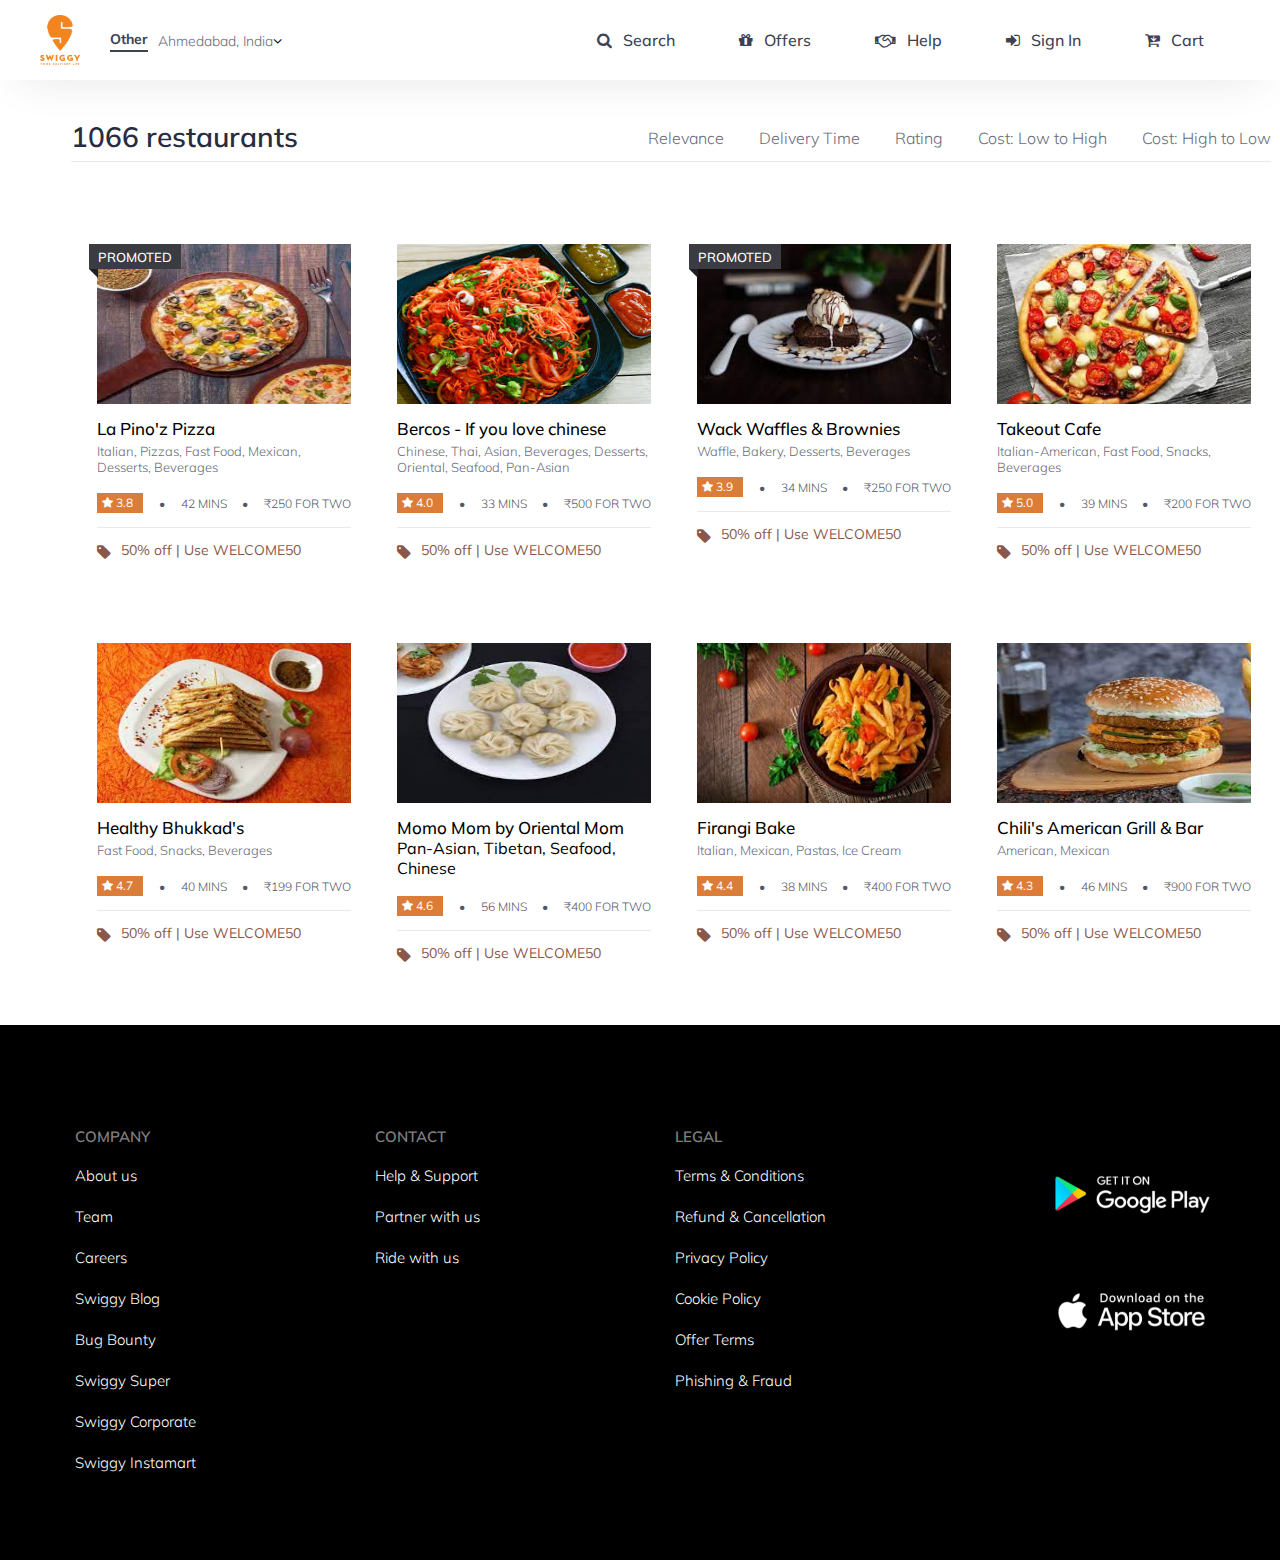
==== commit c80a12a9: "Added footer" ====
--- a/index.html
+++ b/index.html
@@ -444,6 +444,12 @@
                         <li class="footer-li"><a href="#">Phishing & Fraud</a></li>
                     </ul>
                 </div>
+                <div class="points">
+                    <img src="img/Google Play.webp"
+                        height="54" />
+                    <img src="img/App Store.webp"
+                        height="54" />
+                </div>
             </div>
         </footer>
     </div>
--- a/style.css
+++ b/style.css
@@ -421,7 +421,6 @@
 }
 
 .points img{
-    border: 2px solid #808080;
     padding: 10px;
     margin: 30px 0px 10px 57px;
     border-radius: 10px;
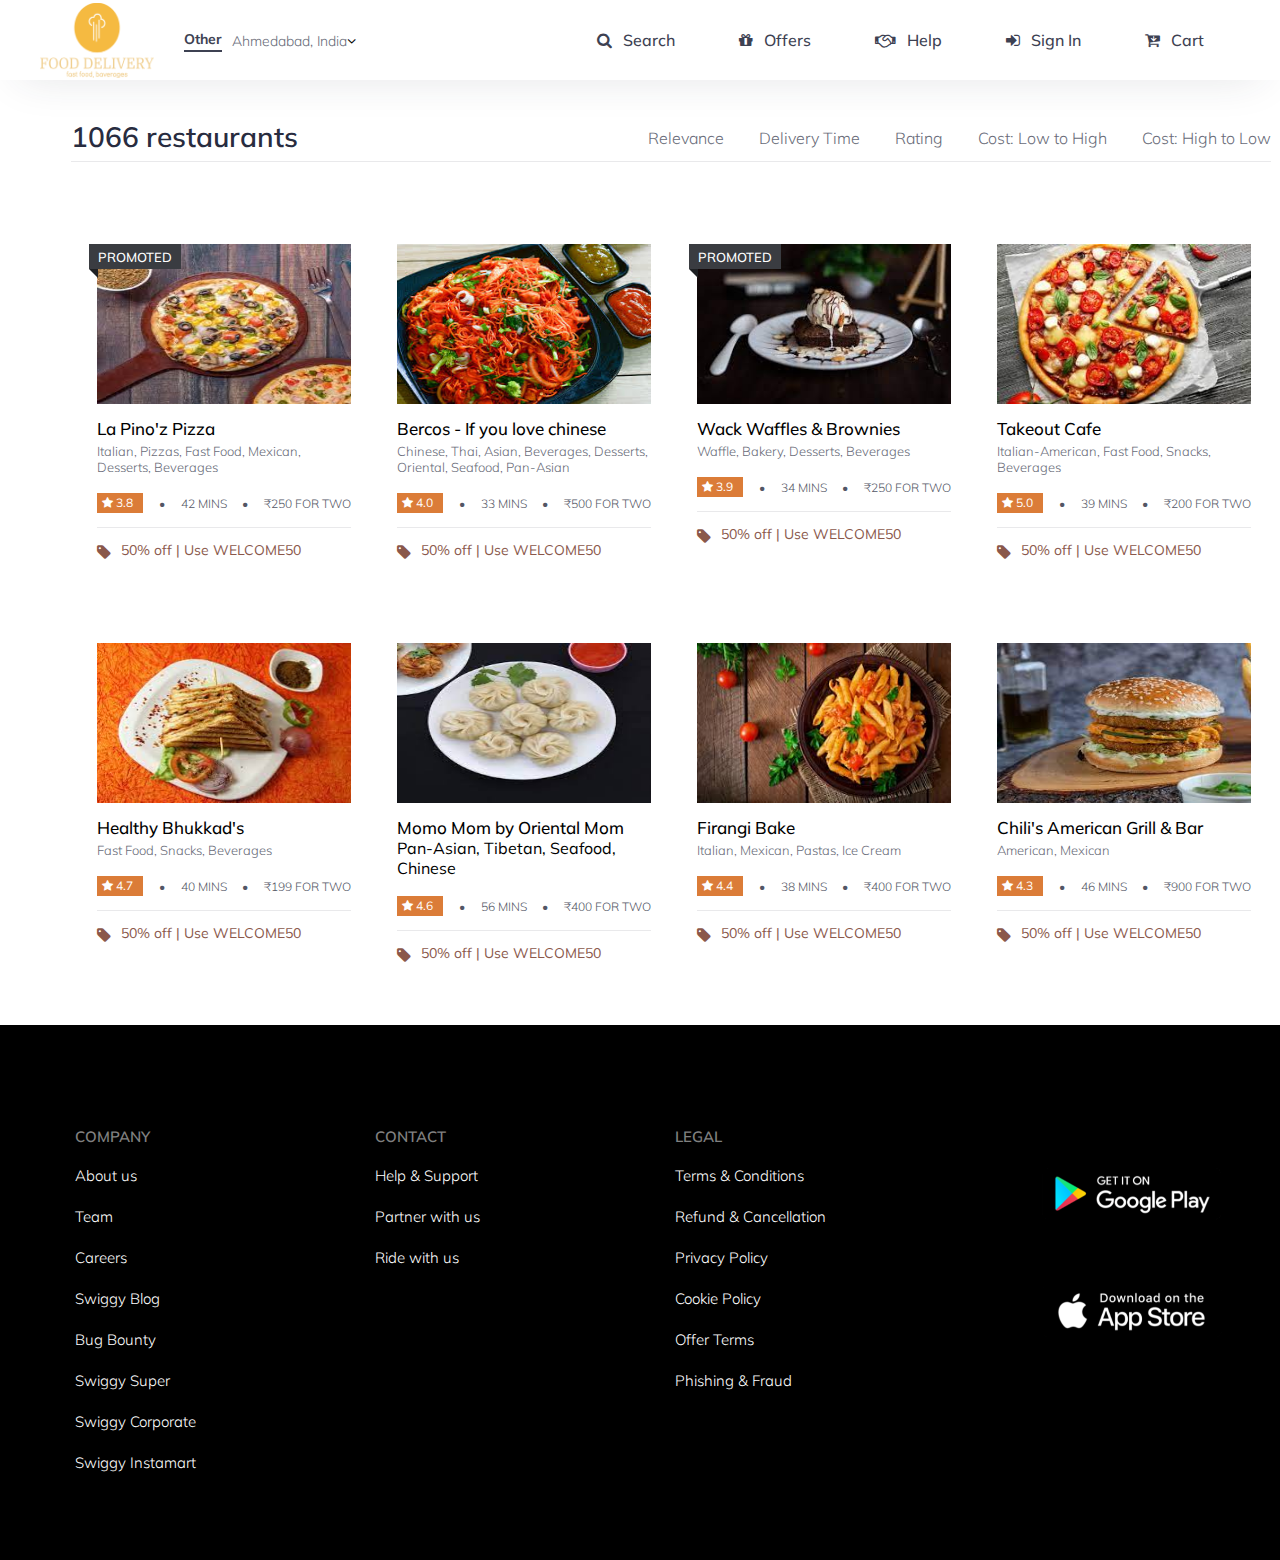
==== commit 3ff3a576: "Changed Logo" ====
--- a/index.html
+++ b/index.html
@@ -4,7 +4,7 @@
     <meta charset="UTF-8">
     <meta http-equiv="X-UA-Compatible" content="IE=edge">
     <meta name="viewport" content="width=device-width, initial-scale=1.0">
-    <title>Swiggy</title>
+    <title>Food delivery</title>
     <link rel="stylesheet" href="https://cdnjs.cloudflare.com/ajax/libs/font-awesome/4.7.0/css/font-awesome.min.css">
     <link rel="stylesheet" href="style.css">
 </head>
@@ -16,7 +16,7 @@
                     <div class="left">
                         <a href="#home" class = "logo">
                             <!-- <i class="fas fa-map-marker-alt" style="margin:auto; margin-bottom: 20px;"></i> -->
-                            <img src="swiggy.png" class = "logo" alt="swiggy">
+                            <img src="img/logo.png" class = "logo" alt="swiggy">
                         </a>
 
                         <div class="location-div">
--- a/style.css
+++ b/style.css
@@ -39,8 +39,8 @@
 }
 
 .logo{
-    width: 40px;
-    height: 50px;
+    width: 114px;
+    height: 75px;
     transition: transform 0.3s cubic-bezier(0.215, 0.61, 0.355, 1);
 }
 
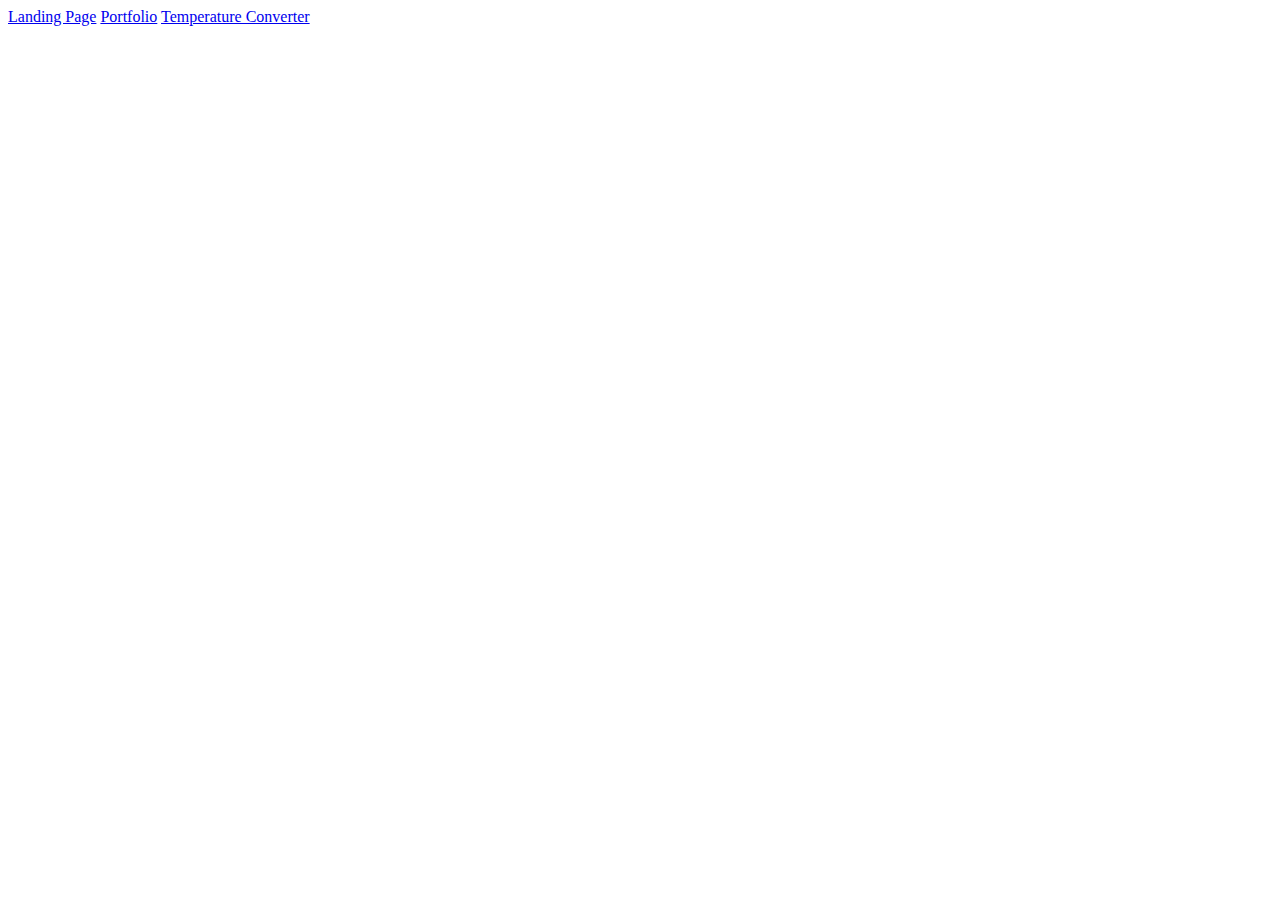
==== commit 958421b3: "All Links" ====
--- a/index.html
+++ b/index.html
@@ -4,454 +4,11 @@
     <meta charset="UTF-8">
     <meta http-equiv="X-UA-Compatible" content="IE=edge">
     <meta name="viewport" content="width=device-width, initial-scale=1.0">
-    <title>Food delivery</title>
-    <link rel="stylesheet" href="https://cdnjs.cloudflare.com/ajax/libs/font-awesome/4.7.0/css/font-awesome.min.css">
-    <link rel="stylesheet" href="style.css">
+    <title>Document</title>
 </head>
 <body>
-    <div class="container">
-        <header class="navbar">
-            <div class="global-nav">
-                <div class="nav">
-                    <div class="left">
-                        <a href="#home" class = "logo">
-                            <!-- <i class="fas fa-map-marker-alt" style="margin:auto; margin-bottom: 20px;"></i> -->
-                            <img src="img/logo.png" class = "logo" alt="swiggy">
-                        </a>
-
-                        <div class="location-div">
-                            <span class="other">Other</span>
-                            <span class="location">Ahmedabad, India</span>
-                            <span class = "arrow-down"><i class = "fa fa-angle-down"></i>
-                            </span>
-                        </div>
-                    </div>
-
-                    <div class="right">
-                        <ul class="items">
-                            <li>
-                                <div class="nav-item">
-                                    <a href="">
-                                        <i class="fa fa-search"></i>
-                                        <span>Search</span>
-                                    </a>
-                                </div>
-                            </li>
-
-                            <li>
-                                <div class="nav-item">
-                                    <a href="">
-                                        <i class = "fa fa-gift"></i>
-                                        <span>Offers</span></a>
-                                </div>
-                            </li>
-
-                            <li>
-                                <div class="nav-item">
-                                    <a href="">
-                                        <i class="fa fa-handshake-o"></i>
-                                        <span>Help</span></a>
-                                </div>
-                            </li>
-
-                            <li>
-                                <div class="nav-item">
-                                    <a href="">
-                                        <i class="fa fa-sign-in"></i>
-                                        <span>Sign In</span></a>
-                                </div>
-                            </li>
-
-                            <li>
-                                <div class="nav-item"><a href="">
-                                    <i class="fa fa-cart-arrow-down"></i>
-                                    <span>Cart</span></a>
-                                </div>
-                            </li>
-                        </ul>
-                    </div>
-                </div>
-            </div>
-        </header>
-
-        <!-- Content Section -->
-        <main class="main-container">
-            <section class="restaurants">
-                <div class="container">
-                    <div class="item-bar">
-                        <div class="number">
-                            1066 restaurants
-                        </div>
-                        <div class="filters">
-                            <div class="relevance">Relevance</div>
-                            <div class="delivery">
-                                Delivery Time
-                            </div>
-                            <div class="rating">Rating</div>
-                            <div class="cost-1h">Cost: Low to High</div>
-                            <div class="cost-h1">Cost: High to Low</div>
-                        </div>
-                    </div>
-
-                    <div class="restaurant-list">
-                        <div class="place">
-                            <a href="" class = "place-link">
-                                <div class="list-item">
-                                    <div class="item-content">
-                                        <div class="top-img">
-                                            <img src="img/La.jpg" alt="" width="254" height="160">
-                                        </div>
-
-                                        <div class="status" style="background: rgb(58, 60, 65); color: rgb(255, 255, 255); border-color: rgb(30, 32, 35) transparent;">
-                                            <div class="status-title">Promoted</div>
-                                        </div>
-
-                                        <div class="place-name-div">
-                                            <div class="name">La Pino'z Pizza</div>
-                                            <div class="food-items" title = "Italian, Pizzas, Fast Food, Mexican, Desserts, Beverages">
-                                                Italian, Pizzas, Fast Food, Mexican, Desserts, Beverages
-                                            </div>
-                                        </div>
-
-                                        <div class="info-div">
-                                            <div class="rating">
-                                                <span class = "fa fa-star checked">
-                                                    <span>3.8</span>
-                                                </span>
-                                            </div>
-                                            <div>•</div>
-                                            <div>42 MINS</div>
-                                            <div>•</div>
-                                            <div class="price">₹250 FOR TWO</div>
-                                        </div>
-
-                                        <div class="offer-div">
-                                            <span class="icon-offer-filled"><i class = "fa fa-tag"></i></span>
-                                            <span class="offer-text">50% off | Use WELCOME50</span>
-                                        </div>
-                                    </div>
-
-                                    <div class="quick-view"><span role = "button" aria-label="open" class = "View-btn">QUICK VIEW</span></div>
-                                </div>
-                            </a>
-                        </div>
-
-                        <div class="place">
-                            <a href="" class = "place-link">
-                                <div class="list-item">
-                                    <div class="item-content">
-                                        <div class="top-img">
-                                            <img src="img/Chinese.jpg" alt="" width="254" height="160">
-                                        </div>
-                                        
-                                        <div class="place-name-div">
-                                            <div class="name">Bercos - If you love chinese</div>
-                                            <div class="food-items" title = "Chinese, Thai, Asian, Beverages, Desserts, Oriental, Seafood, Pan-Asian">
-                                                Chinese, Thai, Asian, Beverages, Desserts, Oriental, Seafood, Pan-Asian
-                                            </div>
-                                        </div>
-
-                                        <div class="info-div">
-                                            <div class="rating">
-                                                <span class = "fa fa-star checked">
-                                                    <span>4.0</span>
-                                                </span>
-                                            </div>
-                                            <div>•</div>
-                                            <div>33 MINS</div>
-                                            <div>•</div>
-                                            <div class="price">₹500 FOR TWO</div>
-                                        </div>
-
-                                        <div class="offer-div">
-                                            <span class="icon-offer-filled"><i class = "fa fa-tag"></i></span>
-                                            <span class="offer-text">50% off | Use WELCOME50</span>
-                                        </div>
-                                    </div>
-
-                                    <div class="quick-view"><span role = "button" aria-label="open" class = "View-btn">QUICK VIEW</span></div>
-                                </div>
-                            </a>
-                        </div>
-
-                        <div class="place">
-                            <a href="" class = "place-link">
-                                <div class="list-item">
-                                    <div class="item-content">
-                                        <div class="top-img">
-                                            <img src="img/Brownie.jpg" alt="" width="254" height="160">
-                                        </div>
-
-                                        <div class="status" style="background: rgb(58, 60, 65); color: rgb(255, 255, 255); border-color: rgb(30, 32, 35) transparent;">
-                                            <div class="status-title">Promoted</div>
-                                        </div>
-
-                                        <div class="place-name-div">
-                                            <div class="name">Wack Waffles & Brownies</div>
-                                            <div class="food-items" title = "food-items"
-                                            title="Waffle, Bakery, Desserts, Beverages">Waffle, Bakery, Desserts, Beverages
-                                            </div>
-                                        </div>
-
-                                        <div class="info-div">
-                                            <div class="rating">
-                                                <span class = "fa fa-star checked">
-                                                    <span>3.9</span>
-                                                </span>
-                                            </div>
-                                            <div>•</div>
-                                            <div>34 MINS</div>
-                                            <div>•</div>
-                                            <div class="price">₹250 FOR TWO</div>
-                                        </div>
-
-                                        <div class="offer-div">
-                                            <span class="icon-offer-filled"><i class = "fa fa-tag"></i></span>
-                                            <span class="offer-text">50% off | Use WELCOME50</span>
-                                        </div>
-                                    </div>
-
-                                    <div class="quick-view"><span role = "button" aria-label="open" class = "View-btn">QUICK VIEW</span></div>
-                                </div>
-                            </a>
-                        </div>
-
-                        <div class="place">
-                            <a href="" class = "place-link">
-                                <div class="list-item">
-                                    <div class="item-content">
-                                        <div class="top-img">
-                                            <img src="img/Italian.jpg" alt="" width="254" height="160">
-                                        </div>
-
-                                        <div class="place-name-div">
-                                            <div class="name">Takeout Cafe</div>
-                                            <div class="food-items" title = "Italian-American, Fast Food, Snacks, Beverages">Italian-American, Fast Food, Snacks, Beverages
-                                            </div>
-                                        </div>
-
-                                        <div class="info-div">
-                                            <div class="rating">
-                                                <span class = "fa fa-star checked">
-                                                    <span>5.0</span>
-                                                </span>
-                                            </div>
-                                            <div>•</div>
-                                            <div>39 MINS</div>
-                                            <div>•</div>
-                                            <div class="price">₹200 FOR TWO</div>
-                                        </div>
-
-                                        <div class="offer-div">
-                                            <span class="icon-offer-filled"><i class = "fa fa-tag"></i></span>
-                                            <span class="offer-text">50% off | Use WELCOME50</span>
-                                        </div>
-                                    </div>
-
-                                    <div class="quick-view"><span role = "button" aria-label="open" class = "View-btn">QUICK VIEW</span></div>
-                                </div>
-                            </a>
-                        </div>
-
-                        <div class="place">
-                            <a href="" class = "place-link">
-                                <div class="list-item">
-                                    <div class="item-content">
-                                        <div class="top-img">
-                                            <img src="img/Fast Food.jpg" alt="" width="254" height="160">
-                                        </div>
-
-                                        <div class="place-name-div">
-                                            <div class="name">Healthy Bhukkad's</div>
-                                            <div class="food-items" title = "Fast Food, Snacks, Beverages">Fast Food, Snacks, Beverages
-                                            </div>
-                                        </div>
-
-                                        <div class="info-div">
-                                            <div class="rating">
-                                                <span class = "fa fa-star checked">
-                                                    <span>4.7</span>
-                                                </span>
-                                            </div>
-                                            <div>•</div>
-                                            <div>40 MINS</div>
-                                            <div>•</div>
-                                            <div class="price">₹199  FOR TWO</div>
-                                        </div>
-
-                                        <div class="offer-div">
-                                            <span class="icon-offer-filled"><i class = "fa fa-tag"></i></span>
-                                            <span class="offer-text">50% off | Use WELCOME50</span>
-                                        </div>
-                                    </div>
-
-                                    <div class="quick-view"><span role = "button" aria-label="open" class = "View-btn">QUICK VIEW</span></div>
-                                </div>
-                            </a>
-                        </div>
-
-                        <div class="place">
-                            <a href="" class = "place-link">
-                                <div class="list-item">
-                                    <div class="item-content">
-                                        <div class="top-img">
-                                            <img src="img/Momo.jpg" alt="" width="254" height="160">
-                                        </div>
-
-                                        <div class="place-name-div">
-                                            <div class="name">Momo Mom by Oriental Mom</div>
-                                            <div class="food-itMomo Mom by Oriental Momems" title = "Pan-Asian, Tibetan, Seafood, Chinese">Pan-Asian, Tibetan, Seafood, Chinese
-                                            </div>
-                                        </div>
-
-                                        <div class="info-div">
-                                            <div class="rating">
-                                                <span class = "fa fa-star checked">
-                                                    <span>4.6</span>
-                                                </span>
-                                            </div>
-                                            <div>•</div>
-                                            <div>56 MINS</div>
-                                            <div>•</div>
-                                            <div class="price">₹400 FOR TWO</div>
-                                        </div>
-
-                                        <div class="offer-div">
-                                            <span class="icon-offer-filled"><i class = "fa fa-tag"></i></span>
-                                            <span class="offer-text">50% off | Use WELCOME50</span>
-                                        </div>
-                                    </div>
-
-                                    <div class="quick-view"><span role = "button" aria-label="open" class = "View-btn">QUICK VIEW</span></div>
-                                </div>
-                            </a>
-                        </div>
-
-                        <div class="place">
-                            <a href="" class = "place-link">
-                                <div class="list-item">
-                                    <div class="item-content">
-                                        <div class="top-img">
-                                            <img src="img/Italian2.jpg" alt="" width="254" height="160">
-                                        </div>
-
-                                        <div class="place-name-div">
-                                            <div class="name">Firangi Bake</div>
-                                            <div class="food-items" title = "Italian, Mexican, Pastas, Ice Cream">Italian, Mexican, Pastas, Ice Cream
-                                            </div>
-                                        </div>
-
-                                        <div class="info-div">
-                                            <div class="rating">
-                                                <span class = "fa fa-star checked">
-                                                    <span>4.4</span>
-                                                </span>
-                                            </div>
-                                            <div>•</div>
-                                            <div>38 MINS</div>
-                                            <div>•</div>
-                                            <div class="price">₹400 FOR TWO</div>
-                                        </div>
-
-                                        <div class="offer-div">
-                                            <span class="icon-offer-filled"><i class = "fa fa-tag"></i></span>
-                                            <span class="offer-text">50% off | Use WELCOME50</span>
-                                        </div>
-                                    </div>
-
-                                    <div class="quick-view"><span role = "button" aria-label="open" class = "View-btn">QUICK VIEW</span></div>
-                                </div>
-                            </a>
-                        </div>
-
-                        <div class="place">
-                            <a href="" class = "place-link">
-                                <div class="list-item">
-                                    <div class="item-content">
-                                        <div class="top-img">
-                                            <img src="img/American.jpg" alt="" width="254" height="160">
-                                        </div>
-
-                                        <div class="place-name-div">
-                                            <div class="name">Chili's American Grill & Bar</div>
-                                            <div class="food-items" title = "American, Mexican">American, Mexican
-                                            </div>
-                                        </div>
-
-                                        <div class="info-div">
-                                            <div class="rating">
-                                                <span class = "fa fa-star checked">
-                                                    <span>4.3</span>
-                                                </span>
-                                            </div>
-                                            <div>•</div>
-                                            <div>46 MINS</div>
-                                            <div>•</div>
-                                            <div class="price">₹900 FOR TWO</div>
-                                        </div>
-
-                                        <div class="offer-div">
-                                            <span class="icon-offer-filled">
-                                                <i class = "fa fa-tag"></i>
-                                            </span>
-                                            <span class="offer-text">50% off | Use WELCOME50</span>
-                                        </div>
-                                    </div>
-
-                                    <div class="quick-view"><span role = "button" aria-label="open" class = "View-btn">QUICK VIEW</span></div>
-                                </div>
-                            </a>
-                        </div>
-                    </div>
-                </div>
-            </section>
-        </main>
-
-        <!-- Footer Section -->
-        <footer class="footer">
-            <div class="footer-content">
-                <div class="points">
-                    COMPANY
-                    <ul class="footer-ul">
-                        <li class="footer-li"><a href="#">About us</a></li>
-                    <li class="footer-li"><a href="#">Team</a></li>
-                        <li class="footer-li"><a href="#">Careers</a></li>
-                        <li class="footer-li"><a href="#">Swiggy Blog</a></li>
-                        <li class="footer-li"><a href="#">Bug Bounty</a></li>
-                        <li class="footer-li"><a href="#">Swiggy Super</a></li>
-                        <li class="footer-li"><a href="#">Swiggy Corporate</a></li>
-                        <li class="footer-li"><a href="#">Swiggy Instamart</a></li>
-                    </ul>
-                </div>
-
-                <div class="points">
-                    CONTACT
-                    <ul class="footer-ul">
-                        <li class="footer-li"><a href="#">Help & Support</a></li>
-                        <li class="footer-li"><a href="#">Partner with us</a></li>
-                        <li class="footer-li"><a href="#">Ride with us</a></li>
-                    </ul>
-                </div>
-
-                <div class="points">
-                    LEGAL
-                    <ul class="footer-ul">
-                        <li class="footer-li"><a href="#">Terms & Conditions</a></li>
-                        <li class="footer-li"><a href="#">Refund & Cancellation</a></li>
-                        <li class="footer-li"><a href="#">Privacy Policy</a></li>
-                        <li class="footer-li"><a href="#">Cookie Policy</a></li>
-                        <li class="footer-li"><a href="#">Offer Terms</a></li>
-                        <li class="footer-li"><a href="#">Phishing & Fraud</a></li>
-                    </ul>
-                </div>
-                <div class="points">
-                    <img src="img/Google Play.webp"
-                        height="54" />
-                    <img src="img/App Store.webp"
-                        height="54" />
-                </div>
-            </div>
-        </footer>
-    </div>
+    <a href="1. Landing Page/index.html">Landing Page</a>
+    <a href="2. Portfolio Page/index.html">Portfolio</a>
+    <a href="3. Temperature Converter/index.html">Temperature Converter</a>
 </body>
 </html>